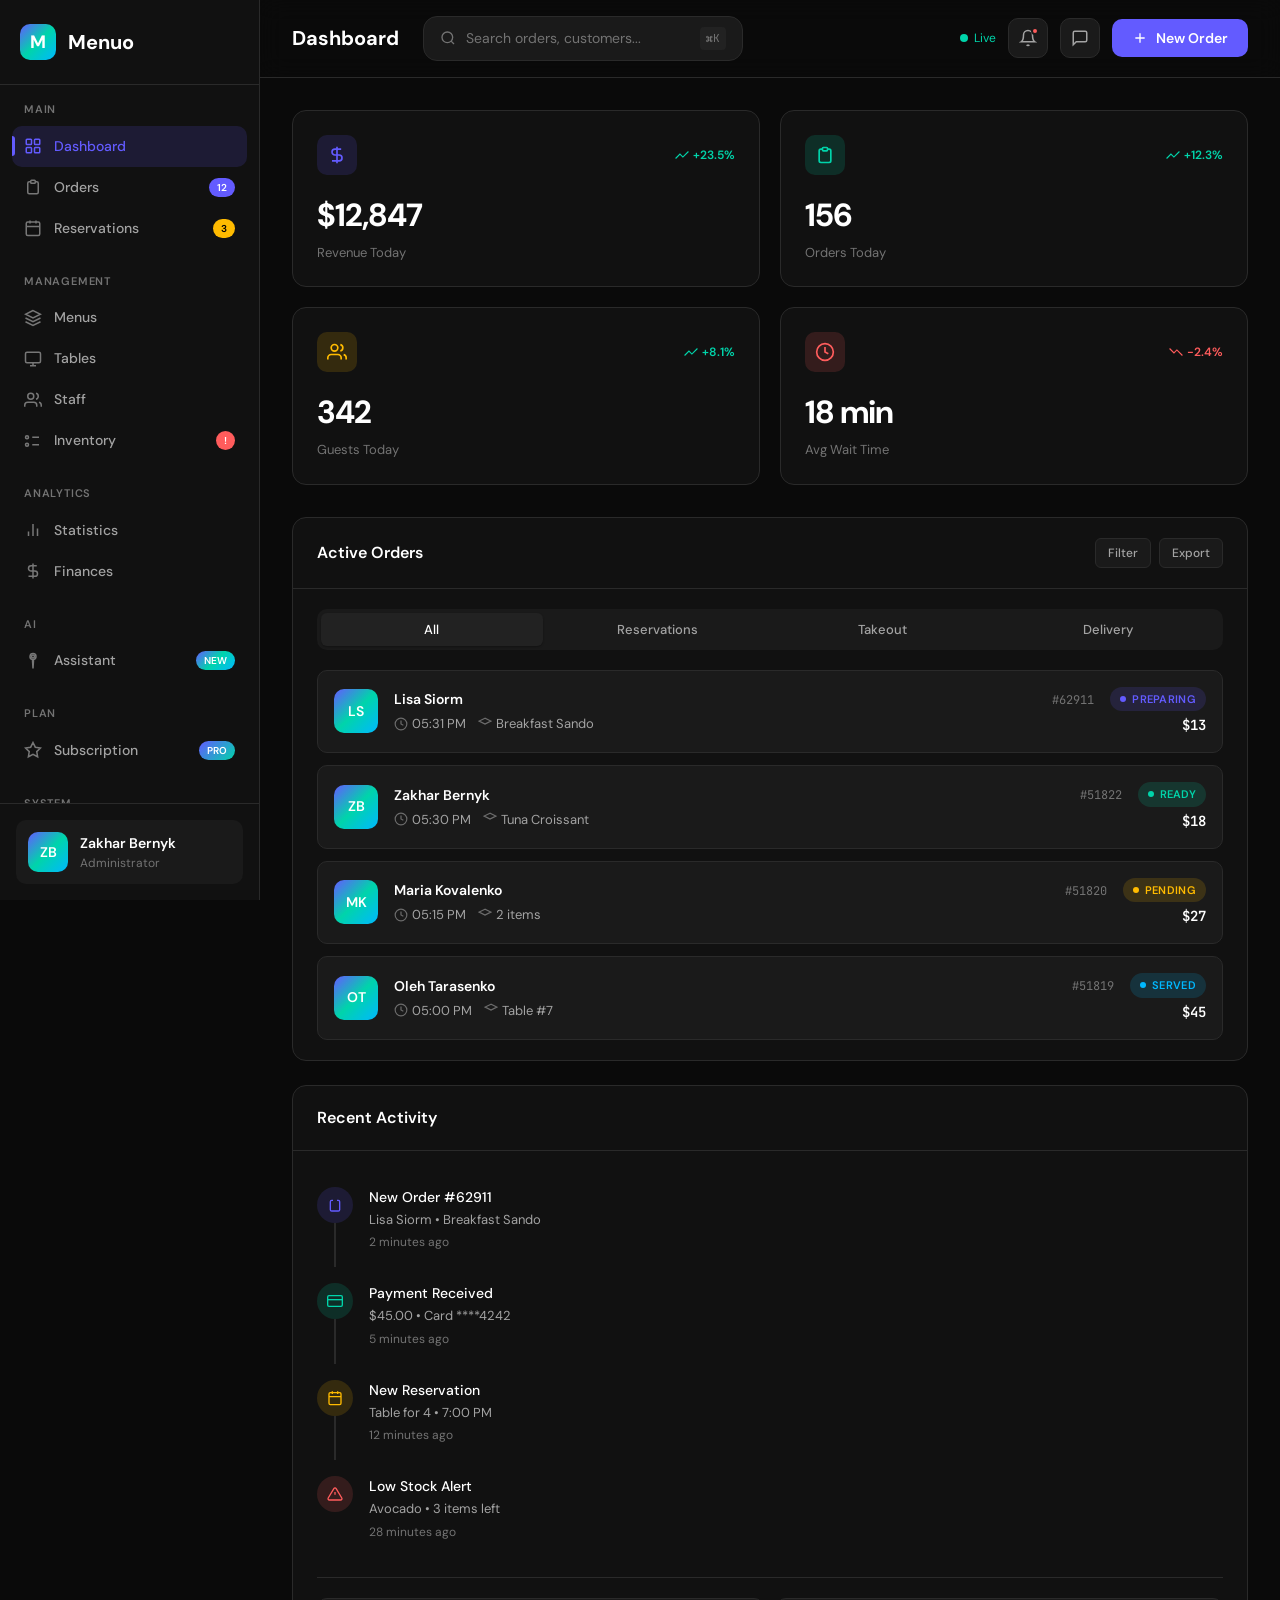
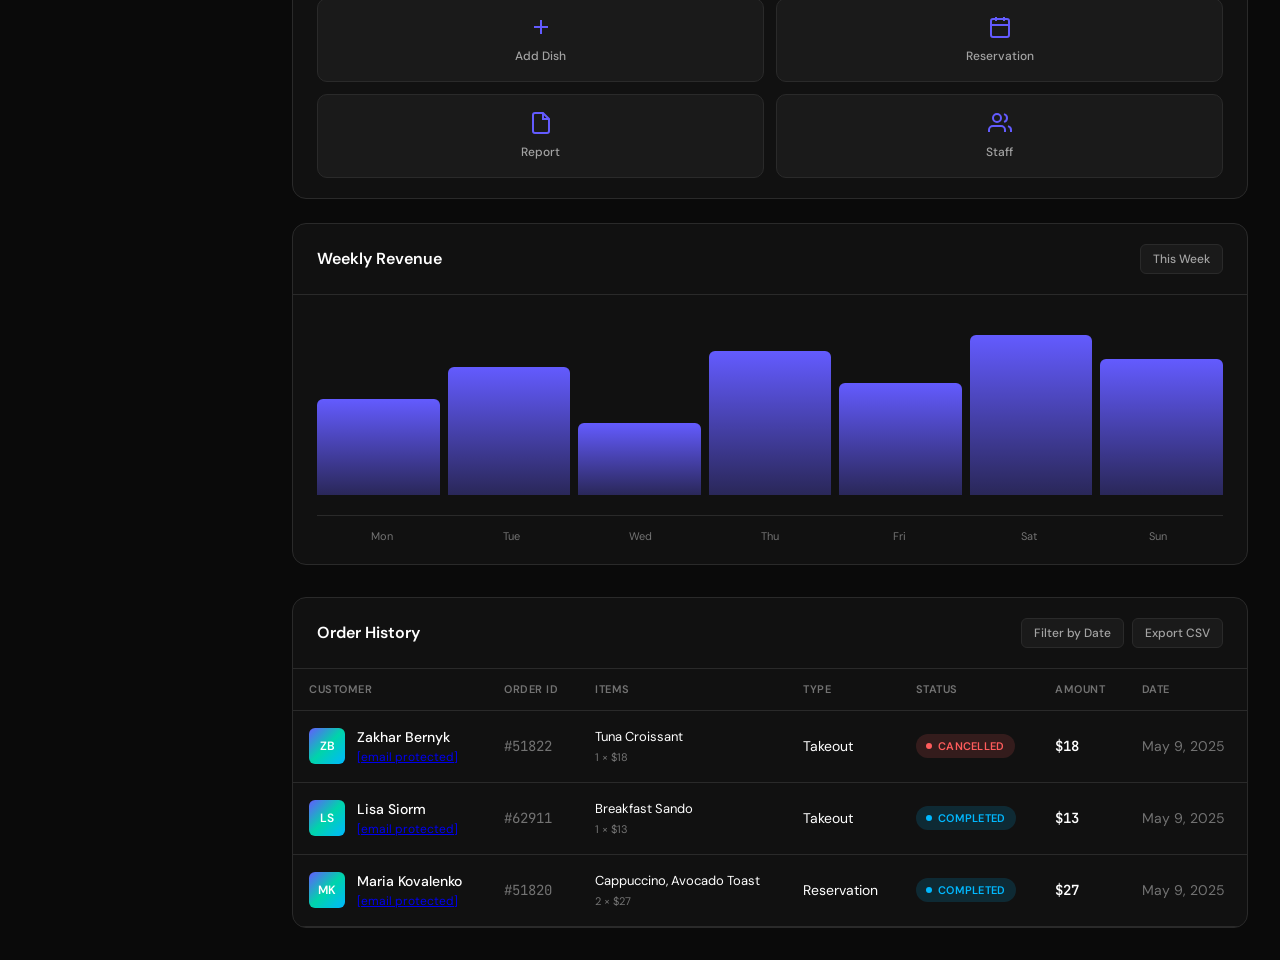
==== index.html @ 9627925c "Add files via upload" ====
<!DOCTYPE html>
<html lang="en">
<head>
    <meta charset="UTF-8">
    <meta name="viewport" content="width=device-width, initial-scale=1.0">
    <title>Menuo — Restaurant Management</title>
    <link rel="preconnect" href="https://fonts.googleapis.com">
    <link rel="preconnect" href="https://fonts.gstatic.com" crossorigin>
    <link href="https://fonts.googleapis.com/css2?family=DM+Sans:ital,opsz,wght@0,9..40,400;0,9..40,500;0,9..40,600;0,9..40,700&family=JetBrains+Mono:wght@400;500&display=swap" rel="stylesheet">
    <link rel="stylesheet" href="styles.css">
</head>
<body>
    <div class="app-container">
        <!-- Sidebar -->
        <aside class="sidebar">
            <div class="sidebar-header">
                <a href="index.html" class="logo">
                    <div class="logo-icon">M</div>
                    <span class="logo-text">Menuo</span>
                </a>
            </div>
            
            <nav class="sidebar-nav">
                <div class="nav-section">
                    <div class="nav-section-title">Main</div>
                    <a href="index.html" class="nav-item active">
                        <svg viewBox="0 0 24 24" fill="none" stroke="currentColor" stroke-width="2">
                            <rect x="3" y="3" width="7" height="7" rx="1"/>
                            <rect x="14" y="3" width="7" height="7" rx="1"/>
                            <rect x="3" y="14" width="7" height="7" rx="1"/>
                            <rect x="14" y="14" width="7" height="7" rx="1"/>
                        </svg>
                        Dashboard
                    </a>
                    <a href="orders.html" class="nav-item">
                        <svg viewBox="0 0 24 24" fill="none" stroke="currentColor" stroke-width="2">
                            <path d="M9 5H7a2 2 0 00-2 2v12a2 2 0 002 2h10a2 2 0 002-2V7a2 2 0 00-2-2h-2"/>
                            <rect x="9" y="3" width="6" height="4" rx="1"/>
                        </svg>
                        Orders
                        <span class="nav-badge">12</span>
                    </a>
                    <a href="reservations.html" class="nav-item">
                        <svg viewBox="0 0 24 24" fill="none" stroke="currentColor" stroke-width="2">
                            <rect x="3" y="4" width="18" height="18" rx="2"/>
                            <path d="M16 2v4M8 2v4M3 10h18"/>
                        </svg>
                        Reservations
                        <span class="nav-badge warning">3</span>
                    </a>
                </div>

                <div class="nav-section">
                    <div class="nav-section-title">Management</div>
                    <a href="menus.html" class="nav-item">
                        <svg viewBox="0 0 24 24" fill="none" stroke="currentColor" stroke-width="2">
                            <path d="M12 2L2 7l10 5 10-5-10-5z"/>
                            <path d="M2 17l10 5 10-5M2 12l10 5 10-5"/>
                        </svg>
                        Menus
                    </a>
                    <a href="tables.html" class="nav-item">
                        <svg viewBox="0 0 24 24" fill="none" stroke="currentColor" stroke-width="2">
                            <rect x="2" y="3" width="20" height="14" rx="2"/>
                            <path d="M8 21h8m-4-4v4"/>
                        </svg>
                        Tables
                    </a>
                    <a href="staff.html" class="nav-item">
                        <svg viewBox="0 0 24 24" fill="none" stroke="currentColor" stroke-width="2">
                            <path d="M17 21v-2a4 4 0 00-4-4H5a4 4 0 00-4 4v2"/>
                            <circle cx="9" cy="7" r="4"/>
                            <path d="M23 21v-2a4 4 0 00-3-3.87m-4-12a4 4 0 010 7.75"/>
                        </svg>
                        Staff
                    </a>
                    <a href="inventory.html" class="nav-item">
                        <svg viewBox="0 0 24 24" fill="none" stroke="currentColor" stroke-width="2">
                            <path d="M20 7h-9m9 10h-9M4 7h.01M4 17h.01"/>
                            <circle cx="4" cy="7" r="2"/>
                            <circle cx="4" cy="17" r="2"/>
                        </svg>
                        Inventory
                        <span class="nav-badge danger">!</span>
                    </a>
                </div>

                <div class="nav-section">
                    <div class="nav-section-title">Analytics</div>
                    <a href="statistics.html" class="nav-item">
                        <svg viewBox="0 0 24 24" fill="none" stroke="currentColor" stroke-width="2">
                            <path d="M18 20V10M12 20V4M6 20v-6"/>
                        </svg>
                        Statistics
                    </a>
                    <a href="finances.html" class="nav-item">
                        <svg viewBox="0 0 24 24" fill="none" stroke="currentColor" stroke-width="2">
                            <path d="M12 2v20M17 5H9.5a3.5 3.5 0 000 7h5a3.5 3.5 0 010 7H6"/>
                        </svg>
                        Finances
                    </a>
                </div>

                <div class="nav-section">
                    <div class="nav-section-title">AI</div>
                    <a href="ai.html" class="nav-item">
                        <svg viewBox="0 0 24 24" fill="none" stroke="currentColor" stroke-width="2">
                            <path d="M12 2a4 4 0 014 4c0 1.95-1.4 3.58-3.25 3.93L12 22l-.75-12.07A4.001 4.001 0 0112 2z"/>
                            <circle cx="12" cy="6" r="2"/>
                        </svg>
                        Assistant
                        <span class="nav-badge" style="background: var(--gradient-stripe); color: white;">NEW</span>
                    </a>
                </div>

                <div class="nav-section">
                    <div class="nav-section-title">Plan</div>
                    <a href="plan.html" class="nav-item">
                        <svg viewBox="0 0 24 24" fill="none" stroke="currentColor" stroke-width="2">
                            <path d="M12 2l3.09 6.26L22 9.27l-5 4.87 1.18 6.88L12 17.77l-6.18 3.25L7 14.14 2 9.27l6.91-1.01L12 2z"/>
                        </svg>
                        Subscription
                        <span class="nav-badge" style="background: linear-gradient(135deg, #635bff, #00d4aa); color: white;">PRO</span>
                    </a>
                </div>

                <div class="nav-section">
                    <div class="nav-section-title">System</div>
                    <a href="settings.html" class="nav-item">
                        <svg viewBox="0 0 24 24" fill="none" stroke="currentColor" stroke-width="2">
                            <circle cx="12" cy="12" r="3"/>
                            <path d="M19.4 15a1.65 1.65 0 00.33 1.82l.06.06a2 2 0 010 2.83 2 2 0 01-2.83 0l-.06-.06a1.65 1.65 0 00-1.82-.33 1.65 1.65 0 00-1 1.51V21a2 2 0 01-2 2 2 2 0 01-2-2v-.09A1.65 1.65 0 009 19.4a1.65 1.65 0 00-1.82.33l-.06.06a2 2 0 01-2.83 0 2 2 0 010-2.83l.06-.06a1.65 1.65 0 00.33-1.82 1.65 1.65 0 00-1.51-1H3a2 2 0 01-2-2 2 2 0 012-2h.09A1.65 1.65 0 004.6 9a1.65 1.65 0 00-.33-1.82l-.06-.06a2 2 0 010-2.83 2 2 0 012.83 0l.06.06a1.65 1.65 0 001.82.33H9a1.65 1.65 0 001-1.51V3a2 2 0 012-2 2 2 0 012 2v.09a1.65 1.65 0 001 1.51 1.65 1.65 0 001.82-.33l.06-.06a2 2 0 012.83 0 2 2 0 010 2.83l-.06.06a1.65 1.65 0 00-.33 1.82V9a1.65 1.65 0 001.51 1H21a2 2 0 012 2 2 2 0 01-2 2h-.09a1.65 1.65 0 00-1.51 1z"/>
                        </svg>
                        Settings
                    </a>
                </div>
            </nav>

            <div class="sidebar-footer">
                <div class="user-card">
                    <div class="user-avatar">ZB</div>
                    <div class="user-info">
                        <div class="user-name">Zakhar Bernyk</div>
                        <div class="user-role">Administrator</div>
                    </div>
                </div>
            </div>
        </aside>

        <!-- Main Content -->
        <main class="main-content">
            <!-- Header -->
            <header class="header">
                <div class="header-left">
                    <h1 class="page-title">Dashboard</h1>
                    <div class="search-bar">
                        <svg viewBox="0 0 24 24" fill="none" stroke="currentColor" stroke-width="2">
                            <circle cx="11" cy="11" r="8"/>
                            <path d="M21 21l-4.35-4.35"/>
                        </svg>
                        <input type="text" placeholder="Search orders, customers...">
                        <span class="search-shortcut">⌘K</span>
                    </div>
                </div>
                <div class="header-right">
                    <div class="live-indicator">
                        <span class="live-dot"></span>
                        Live
                    </div>
                    <button class="header-btn">
                        <svg viewBox="0 0 24 24" fill="none" stroke="currentColor" stroke-width="2">
                            <path d="M18 8A6 6 0 006 8c0 7-3 9-3 9h18s-3-2-3-9M13.73 21a2 2 0 01-3.46 0"/>
                        </svg>
                        <span class="notification-dot"></span>
                    </button>
                    <button class="header-btn">
                        <svg viewBox="0 0 24 24" fill="none" stroke="currentColor" stroke-width="2">
                            <path d="M21 15a2 2 0 01-2 2H7l-4 4V5a2 2 0 012-2h14a2 2 0 012 2z"/>
                        </svg>
                    </button>
                    <button class="btn-primary" onclick="window.location.href='orders.html'">
                        <svg viewBox="0 0 24 24" fill="none" stroke="currentColor" stroke-width="2">
                            <path d="M12 5v14M5 12h14"/>
                        </svg>
                        New Order
                    </button>
                </div>
            </header>

            <!-- Dashboard -->
            <div class="dashboard">
                <!-- Stats Grid - Draggable & Expandable -->
                <div class="stats-grid" id="statsGrid">
                    <div class="stat-card draggable" data-widget-id="revenue" draggable="true">
                        <div class="stat-card-inner">
                            <button class="expand-btn" onclick="toggleExpand(this)">
                                <svg viewBox="0 0 24 24" fill="none" stroke="currentColor" stroke-width="2">
                                    <path d="M15 3h6v6M9 21H3v-6M21 3l-7 7M3 21l7-7"/>
                                </svg>
                            </button>
                            <div class="stat-header">
                                <div class="stat-icon blue">
                                    <svg viewBox="0 0 24 24" fill="none" stroke="currentColor" stroke-width="2">
                                        <path d="M12 2v20M17 5H9.5a3.5 3.5 0 000 7h5a3.5 3.5 0 010 7H6"/>
                                    </svg>
                                </div>
                                <div class="stat-trend up">
                                    <svg viewBox="0 0 24 24" fill="none" stroke="currentColor" stroke-width="2">
                                        <path d="M23 6l-9.5 9.5-5-5L1 18"/>
                                    </svg>
                                    +23.5%
                                </div>
                            </div>
                            <div class="stat-value">$12,847</div>
                            <div class="stat-label">Revenue Today</div>
                            <div class="stat-expanded-content">
                                <div class="mini-chart">
                                    <div class="mini-bar" style="height: 40%"></div>
                                    <div class="mini-bar" style="height: 60%"></div>
                                    <div class="mini-bar" style="height: 35%"></div>
                                    <div class="mini-bar" style="height: 80%"></div>
                                    <div class="mini-bar" style="height: 65%"></div>
                                    <div class="mini-bar" style="height: 90%"></div>
                                    <div class="mini-bar active" style="height: 75%"></div>
                                </div>
                                <div class="stat-details">
                                    <div class="stat-detail-row">
                                        <span>Cash</span>
                                        <span>$4,230</span>
                                    </div>
                                    <div class="stat-detail-row">
                                        <span>Card</span>
                                        <span>$7,412</span>
                                    </div>
                                    <div class="stat-detail-row">
                                        <span>Online</span>
                                        <span>$1,205</span>
                                    </div>
                                </div>
                            </div>
                        </div>
                        <div class="drag-handle">
                            <svg viewBox="0 0 24 24" fill="currentColor">
                                <circle cx="9" cy="6" r="1.5"/>
                                <circle cx="15" cy="6" r="1.5"/>
                                <circle cx="9" cy="12" r="1.5"/>
                                <circle cx="15" cy="12" r="1.5"/>
                                <circle cx="9" cy="18" r="1.5"/>
                                <circle cx="15" cy="18" r="1.5"/>
                            </svg>
                        </div>
                    </div>

                    <div class="stat-card draggable" data-widget-id="orders" draggable="true">
                        <div class="stat-card-inner">
                            <button class="expand-btn" onclick="toggleExpand(this)">
                                <svg viewBox="0 0 24 24" fill="none" stroke="currentColor" stroke-width="2">
                                    <path d="M15 3h6v6M9 21H3v-6M21 3l-7 7M3 21l7-7"/>
                                </svg>
                            </button>
                            <div class="stat-header">
                                <div class="stat-icon green">
                                    <svg viewBox="0 0 24 24" fill="none" stroke="currentColor" stroke-width="2">
                                        <path d="M9 5H7a2 2 0 00-2 2v12a2 2 0 002 2h10a2 2 0 002-2V7a2 2 0 00-2-2h-2"/>
                                        <rect x="9" y="3" width="6" height="4" rx="1"/>
                                    </svg>
                                </div>
                                <div class="stat-trend up">
                                    <svg viewBox="0 0 24 24" fill="none" stroke="currentColor" stroke-width="2">
                                        <path d="M23 6l-9.5 9.5-5-5L1 18"/>
                                    </svg>
                                    +12.3%
                                </div>
                            </div>
                            <div class="stat-value">156</div>
                            <div class="stat-label">Orders Today</div>
                            <div class="stat-expanded-content">
                                <div class="stat-breakdown">
                                    <div class="breakdown-item">
                                        <div class="breakdown-bar" style="--percent: 45%; --color: var(--accent-primary)"></div>
                                        <span class="breakdown-label">Dine-in</span>
                                        <span class="breakdown-value">70</span>
                                    </div>
                                    <div class="breakdown-item">
                                        <div class="breakdown-bar" style="--percent: 35%; --color: var(--accent-success)"></div>
                                        <span class="breakdown-label">Takeout</span>
                                        <span class="breakdown-value">55</span>
                                    </div>
                                    <div class="breakdown-item">
                                        <div class="breakdown-bar" style="--percent: 20%; --color: var(--accent-warning)"></div>
                                        <span class="breakdown-label">Delivery</span>
                                        <span class="breakdown-value">31</span>
                                    </div>
                                </div>
                            </div>
                        </div>
                        <div class="drag-handle">
                            <svg viewBox="0 0 24 24" fill="currentColor">
                                <circle cx="9" cy="6" r="1.5"/>
                                <circle cx="15" cy="6" r="1.5"/>
                                <circle cx="9" cy="12" r="1.5"/>
                                <circle cx="15" cy="12" r="1.5"/>
                                <circle cx="9" cy="18" r="1.5"/>
                                <circle cx="15" cy="18" r="1.5"/>
                            </svg>
                        </div>
                    </div>

                    <div class="stat-card draggable" data-widget-id="guests" draggable="true">
                        <div class="stat-card-inner">
                            <button class="expand-btn" onclick="toggleExpand(this)">
                                <svg viewBox="0 0 24 24" fill="none" stroke="currentColor" stroke-width="2">
                                    <path d="M15 3h6v6M9 21H3v-6M21 3l-7 7M3 21l7-7"/>
                                </svg>
                            </button>
                            <div class="stat-header">
                                <div class="stat-icon yellow">
                                    <svg viewBox="0 0 24 24" fill="none" stroke="currentColor" stroke-width="2">
                                        <path d="M17 21v-2a4 4 0 00-4-4H5a4 4 0 00-4 4v2"/>
                                        <circle cx="9" cy="7" r="4"/>
                                        <path d="M23 21v-2a4 4 0 00-3-3.87m-4-12a4 4 0 010 7.75"/>
                                    </svg>
                                </div>
                                <div class="stat-trend up">
                                    <svg viewBox="0 0 24 24" fill="none" stroke="currentColor" stroke-width="2">
                                        <path d="M23 6l-9.5 9.5-5-5L1 18"/>
                                    </svg>
                                    +8.1%
                                </div>
                            </div>
                            <div class="stat-value">342</div>
                            <div class="stat-label">Guests Today</div>
                            <div class="stat-expanded-content">
                                <div class="guest-timeline">
                                    <div class="timeline-row">
                                        <span class="time-slot">11:00</span>
                                        <div class="time-bar" style="--width: 30%"></div>
                                        <span class="guest-count">42</span>
                                    </div>
                                    <div class="timeline-row">
                                        <span class="time-slot">13:00</span>
                                        <div class="time-bar" style="--width: 85%"></div>
                                        <span class="guest-count">118</span>
                                    </div>
                                    <div class="timeline-row">
                                        <span class="time-slot">15:00</span>
                                        <div class="time-bar" style="--width: 25%"></div>
                                        <span class="guest-count">35</span>
                                    </div>
                                    <div class="timeline-row">
                                        <span class="time-slot">19:00</span>
                                        <div class="time-bar" style="--width: 100%"></div>
                                        <span class="guest-count">147</span>
                                    </div>
                                </div>
                            </div>
                        </div>
                        <div class="drag-handle">
                            <svg viewBox="0 0 24 24" fill="currentColor">
                                <circle cx="9" cy="6" r="1.5"/>
                                <circle cx="15" cy="6" r="1.5"/>
                                <circle cx="9" cy="12" r="1.5"/>
                                <circle cx="15" cy="12" r="1.5"/>
                                <circle cx="9" cy="18" r="1.5"/>
                                <circle cx="15" cy="18" r="1.5"/>
                            </svg>
                        </div>
                    </div>

                    <div class="stat-card draggable" data-widget-id="waittime" draggable="true">
                        <div class="stat-card-inner">
                            <button class="expand-btn" onclick="toggleExpand(this)">
                                <svg viewBox="0 0 24 24" fill="none" stroke="currentColor" stroke-width="2">
                                    <path d="M15 3h6v6M9 21H3v-6M21 3l-7 7M3 21l7-7"/>
                                </svg>
                            </button>
                            <div class="stat-header">
                                <div class="stat-icon red">
                                    <svg viewBox="0 0 24 24" fill="none" stroke="currentColor" stroke-width="2">
                                        <circle cx="12" cy="12" r="10"/>
                                        <path d="M12 6v6l4 2"/>
                                    </svg>
                                </div>
                                <div class="stat-trend down">
                                    <svg viewBox="0 0 24 24" fill="none" stroke="currentColor" stroke-width="2">
                                        <path d="M23 18l-9.5-9.5-5 5L1 6"/>
                                    </svg>
                                    -2.4%
                                </div>
                            </div>
                            <div class="stat-value">18 min</div>
                            <div class="stat-label">Avg Wait Time</div>
                            <div class="stat-expanded-content">
                                <div class="wait-stats">
                                    <div class="wait-stat-item">
                                        <div class="wait-circle" style="--percent: 75; --color: var(--accent-success)">
                                            <span>12m</span>
                                        </div>
                                        <span class="wait-label">Kitchen</span>
                                    </div>
                                    <div class="wait-stat-item">
                                        <div class="wait-circle" style="--percent: 40; --color: var(--accent-warning)">
                                            <span>6m</span>
                                        </div>
                                        <span class="wait-label">Service</span>
                                    </div>
                                </div>
                                <div class="stat-detail-row" style="margin-top: 12px;">
                                    <span>Peak wait</span>
                                    <span>32 min</span>
                                </div>
                            </div>
                        </div>
                        <div class="drag-handle">
                            <svg viewBox="0 0 24 24" fill="currentColor">
                                <circle cx="9" cy="6" r="1.5"/>
                                <circle cx="15" cy="6" r="1.5"/>
                                <circle cx="9" cy="12" r="1.5"/>
                                <circle cx="15" cy="12" r="1.5"/>
                                <circle cx="9" cy="18" r="1.5"/>
                                <circle cx="15" cy="18" r="1.5"/>
                            </svg>
                        </div>
                    </div>
                </div>

                <!-- Main Grid -->
                <div class="main-grid">
                    <!-- Orders Section -->
                    <div class="card">
                        <div class="card-header">
                            <h2 class="card-title">Active Orders</h2>
                            <div class="card-actions">
                                <button class="card-btn">Filter</button>
                                <button class="card-btn">Export</button>
                            </div>
                        </div>
                        <div class="card-body">
                            <div class="tabs">
                                <button class="tab active">All</button>
                                <button class="tab">Reservations</button>
                                <button class="tab">Takeout</button>
                                <button class="tab">Delivery</button>
                            </div>
                            
                            <div class="orders-list">
                                <div class="order-item" onclick="window.location.href='orders.html'">
                                    <div class="order-avatar">LS</div>
                                    <div class="order-info">
                                        <div class="order-header">
                                            <span class="order-name">Lisa Siorm</span>
                                            <span class="order-id">#62911</span>
                                        </div>
                                        <div class="order-details">
                                            <span class="order-detail">
                                                <svg viewBox="0 0 24 24" fill="none" stroke="currentColor" stroke-width="2">
                                                    <circle cx="12" cy="12" r="10"/>
                                                    <path d="M12 6v6l4 2"/>
                                                </svg>
                                                05:31 PM
                                            </span>
                                            <span class="order-detail">
                                                <svg viewBox="0 0 24 24" fill="none" stroke="currentColor" stroke-width="2">
                                                    <path d="M12 2L2 7l10 5 10-5-10-5z"/>
                                                </svg>
                                                Breakfast Sando
                                            </span>
                                        </div>
                                    </div>
                                    <div class="order-status">
                                        <span class="status-badge preparing">
                                            <span class="status-dot"></span>
                                            Preparing
                                        </span>
                                        <span class="order-amount">$13</span>
                                    </div>
                                </div>

                                <div class="order-item" onclick="window.location.href='orders.html'">
                                    <div class="order-avatar">ZB</div>
                                    <div class="order-info">
                                        <div class="order-header">
                                            <span class="order-name">Zakhar Bernyk</span>
                                            <span class="order-id">#51822</span>
                                        </div>
                                        <div class="order-details">
                                            <span class="order-detail">
                                                <svg viewBox="0 0 24 24" fill="none" stroke="currentColor" stroke-width="2">
                                                    <circle cx="12" cy="12" r="10"/>
                                                    <path d="M12 6v6l4 2"/>
                                                </svg>
                                                05:30 PM
                                            </span>
                                            <span class="order-detail">
                                                <svg viewBox="0 0 24 24" fill="none" stroke="currentColor" stroke-width="2">
                                                    <path d="M12 2L2 7l10 5 10-5-10-5z"/>
                                                </svg>
                                                Tuna Croissant
                                            </span>
                                        </div>
                                    </div>
                                    <div class="order-status">
                                        <span class="status-badge ready">
                                            <span class="status-dot"></span>
                                            Ready
                                        </span>
                                        <span class="order-amount">$18</span>
                                    </div>
                                </div>

                                <div class="order-item" onclick="window.location.href='orders.html'">
                                    <div class="order-avatar">MK</div>
                                    <div class="order-info">
                                        <div class="order-header">
                                            <span class="order-name">Maria Kovalenko</span>
                                            <span class="order-id">#51820</span>
                                        </div>
                                        <div class="order-details">
                                            <span class="order-detail">
                                                <svg viewBox="0 0 24 24" fill="none" stroke="currentColor" stroke-width="2">
                                                    <circle cx="12" cy="12" r="10"/>
                                                    <path d="M12 6v6l4 2"/>
                                                </svg>
                                                05:15 PM
                                            </span>
                                            <span class="order-detail">
                                                <svg viewBox="0 0 24 24" fill="none" stroke="currentColor" stroke-width="2">
                                                    <path d="M12 2L2 7l10 5 10-5-10-5z"/>
                                                </svg>
                                                2 items
                                            </span>
                                        </div>
                                    </div>
                                    <div class="order-status">
                                        <span class="status-badge pending">
                                            <span class="status-dot"></span>
                                            Pending
                                        </span>
                                        <span class="order-amount">$27</span>
                                    </div>
                                </div>

                                <div class="order-item" onclick="window.location.href='orders.html'">
                                    <div class="order-avatar">OT</div>
                                    <div class="order-info">
                                        <div class="order-header">
                                            <span class="order-name">Oleh Tarasenko</span>
                                            <span class="order-id">#51819</span>
                                        </div>
                                        <div class="order-details">
                                            <span class="order-detail">
                                                <svg viewBox="0 0 24 24" fill="none" stroke="currentColor" stroke-width="2">
                                                    <circle cx="12" cy="12" r="10"/>
                                                    <path d="M12 6v6l4 2"/>
                                                </svg>
                                                05:00 PM
                                            </span>
                                            <span class="order-detail">
                                                <svg viewBox="0 0 24 24" fill="none" stroke="currentColor" stroke-width="2">
                                                    <path d="M12 2L2 7l10 5 10-5-10-5z"/>
                                                </svg>
                                                Table #7
                                            </span>
                                        </div>
                                    </div>
                                    <div class="order-status">
                                        <span class="status-badge delivered">
                                            <span class="status-dot"></span>
                                            Served
                                        </span>
                                        <span class="order-amount">$45</span>
                                    </div>
                                </div>
                            </div>
                        </div>
                    </div>

                    <!-- Right Column -->
                    <div style="display: flex; flex-direction: column; gap: 24px;">
                        <!-- Activity Card -->
                        <div class="card">
                            <div class="card-header">
                                <h2 class="card-title">Recent Activity</h2>
                            </div>
                            <div class="card-body">
                                <div class="activity-timeline">
                                    <div class="activity-item">
                                        <div class="activity-icon order">
                                            <svg viewBox="0 0 24 24" fill="none" stroke="currentColor" stroke-width="2">
                                                <path d="M9 5H7a2 2 0 00-2 2v12a2 2 0 002 2h10a2 2 0 002-2V7a2 2 0 00-2-2h-2"/>
                                            </svg>
                                        </div>
                                        <div class="activity-content">
                                            <div class="activity-title">New Order #62911</div>
                                            <div class="activity-desc">Lisa Siorm • Breakfast Sando</div>
                                            <div class="activity-time">2 minutes ago</div>
                                        </div>
                                    </div>

                                    <div class="activity-item">
                                        <div class="activity-icon payment">
                                            <svg viewBox="0 0 24 24" fill="none" stroke="currentColor" stroke-width="2">
                                                <rect x="1" y="4" width="22" height="16" rx="2"/>
                                                <path d="M1 10h22"/>
                                            </svg>
                                        </div>
                                        <div class="activity-content">
                                            <div class="activity-title">Payment Received</div>
                                            <div class="activity-desc">$45.00 • Card ****4242</div>
                                            <div class="activity-time">5 minutes ago</div>
                                        </div>
                                    </div>

                                    <div class="activity-item">
                                        <div class="activity-icon reservation">
                                            <svg viewBox="0 0 24 24" fill="none" stroke="currentColor" stroke-width="2">
                                                <rect x="3" y="4" width="18" height="18" rx="2"/>
                                                <path d="M16 2v4M8 2v4M3 10h18"/>
                                            </svg>
                                        </div>
                                        <div class="activity-content">
                                            <div class="activity-title">New Reservation</div>
                                            <div class="activity-desc">Table for 4 • 7:00 PM</div>
                                            <div class="activity-time">12 minutes ago</div>
                                        </div>
                                    </div>

                                    <div class="activity-item">
                                        <div class="activity-icon alert">
                                            <svg viewBox="0 0 24 24" fill="none" stroke="currentColor" stroke-width="2">
                                                <path d="M10.29 3.86L1.82 18a2 2 0 001.71 3h16.94a2 2 0 001.71-3L13.71 3.86a2 2 0 00-3.42 0z"/>
                                                <path d="M12 9v4M12 17h.01"/>
                                            </svg>
                                        </div>
                                        <div class="activity-content">
                                            <div class="activity-title">Low Stock Alert</div>
                                            <div class="activity-desc">Avocado • 3 items left</div>
                                            <div class="activity-time">28 minutes ago</div>
                                        </div>
                                    </div>
                                </div>

                                <div class="quick-actions">
                                    <div class="quick-action" onclick="window.location.href='menus.html'">
                                        <svg viewBox="0 0 24 24" fill="none" stroke="currentColor" stroke-width="2">
                                            <path d="M12 5v14M5 12h14"/>
                                        </svg>
                                        <span>Add Dish</span>
                                    </div>
                                    <div class="quick-action" onclick="window.location.href='reservations.html'">
                                        <svg viewBox="0 0 24 24" fill="none" stroke="currentColor" stroke-width="2">
                                            <rect x="3" y="4" width="18" height="18" rx="2"/>
                                            <path d="M16 2v4M8 2v4M3 10h18"/>
                                        </svg>
                                        <span>Reservation</span>
                                    </div>
                                    <div class="quick-action">
                                        <svg viewBox="0 0 24 24" fill="none" stroke="currentColor" stroke-width="2">
                                            <path d="M14 2H6a2 2 0 00-2 2v16a2 2 0 002 2h12a2 2 0 002-2V8z"/>
                                            <path d="M14 2v6h6"/>
                                        </svg>
                                        <span>Report</span>
                                    </div>
                                    <div class="quick-action">
                                        <svg viewBox="0 0 24 24" fill="none" stroke="currentColor" stroke-width="2">
                                            <path d="M17 21v-2a4 4 0 00-4-4H5a4 4 0 00-4 4v2"/>
                                            <circle cx="9" cy="7" r="4"/>
                                            <path d="M23 21v-2a4 4 0 00-3-3.87"/>
                                            <path d="M16 3.13a4 4 0 010 7.75"/>
                                        </svg>
                                        <span>Staff</span>
                                    </div>
                                </div>
                            </div>
                        </div>

                        <!-- Revenue Chart -->
                        <div class="card">
                            <div class="card-header">
                                <h2 class="card-title">Weekly Revenue</h2>
                                <div class="card-actions">
                                    <button class="card-btn">This Week</button>
                                </div>
                            </div>
                            <div class="card-body">
                                <div class="chart-container">
                                    <div class="chart-bar" style="height: 60%;"></div>
                                    <div class="chart-bar" style="height: 80%;"></div>
                                    <div class="chart-bar" style="height: 45%;"></div>
                                    <div class="chart-bar" style="height: 90%;"></div>
                                    <div class="chart-bar" style="height: 70%;"></div>
                                    <div class="chart-bar" style="height: 100%;"></div>
                                    <div class="chart-bar" style="height: 85%;"></div>
                                </div>
                                <div class="chart-labels">
                                    <span class="chart-label">Mon</span>
                                    <span class="chart-label">Tue</span>
                                    <span class="chart-label">Wed</span>
                                    <span class="chart-label">Thu</span>
                                    <span class="chart-label">Fri</span>
                                    <span class="chart-label">Sat</span>
                                    <span class="chart-label">Sun</span>
                                </div>
                            </div>
                        </div>
                    </div>
                </div>

                <!-- Recent Orders Table -->
                <div class="table-section">
                    <div class="card">
                        <div class="card-header">
                            <h2 class="card-title">Order History</h2>
                            <div class="card-actions">
                                <button class="card-btn">Filter by Date</button>
                                <button class="card-btn">Export CSV</button>
                            </div>
                        </div>
                        <table class="data-table">
                            <thead>
                                <tr>
                                    <th>Customer</th>
                                    <th>Order ID</th>
                                    <th>Items</th>
                                    <th>Type</th>
                                    <th>Status</th>
                                    <th>Amount</th>
                                    <th>Date</th>
                                </tr>
                            </thead>
                            <tbody>
                                <tr>
                                    <td>
                                        <div class="table-customer">
                                            <div class="table-customer-avatar">ZB</div>
                                            <div class="table-customer-info">
                                                <span class="table-customer-name">Zakhar Bernyk</span>
                                                <span class="table-customer-email"><a href="/cdn-cgi/l/email-protection" class="__cf_email__" data-cfemail="ccb6ada7a4adbe8ca9b4ada1bca0a9e2afa3a1">[email&#160;protected]</a></span>
                                            </div>
                                        </div>
                                    </td>
                                    <td style="font-family: var(--font-mono); color: var(--text-tertiary);">#51822</td>
                                    <td>
                                        <div class="table-menu">
                                            <span class="table-menu-item">Tuna Croissant</span>
                                            <span class="table-menu-qty">1 × $18</span>
                                        </div>
                                    </td>
                                    <td>Takeout</td>
                                    <td><span class="status-badge cancelled"><span class="status-dot"></span>Cancelled</span></td>
                                    <td style="font-family: var(--font-mono); font-weight: 600;">$18</td>
                                    <td style="color: var(--text-tertiary);">May 9, 2025</td>
                                </tr>
                                <tr>
                                    <td>
                                        <div class="table-customer">
                                            <div class="table-customer-avatar">LS</div>
                                            <div class="table-customer-info">
                                                <span class="table-customer-name">Lisa Siorm</span>
                                                <span class="table-customer-email"><a href="/cdn-cgi/l/email-protection" class="__cf_email__" data-cfemail="6d01041e0c2d08150c001d0108430e0200">[email&#160;protected]</a></span>
                                            </div>
                                        </div>
                                    </td>
                                    <td style="font-family: var(--font-mono); color: var(--text-tertiary);">#62911</td>
                                    <td>
                                        <div class="table-menu">
                                            <span class="table-menu-item">Breakfast Sando</span>
                                            <span class="table-menu-qty">1 × $13</span>
                                        </div>
                                    </td>
                                    <td>Takeout</td>
                                    <td><span class="status-badge delivered"><span class="status-dot"></span>Completed</span></td>
                                    <td style="font-family: var(--font-mono); font-weight: 600;">$13</td>
                                    <td style="color: var(--text-tertiary);">May 9, 2025</td>
                                </tr>
                                <tr>
                                    <td>
                                        <div class="table-customer">
                                            <div class="table-customer-avatar">MK</div>
                                            <div class="table-customer-info">
                                                <span class="table-customer-name">Maria Kovalenko</span>
                                                <span class="table-customer-email"><a href="/cdn-cgi/l/email-protection" class="__cf_email__" data-cfemail="365b57445f5776534e575b465a531855595b">[email&#160;protected]</a></span>
                                            </div>
                                        </div>
                                    </td>
                                    <td style="font-family: var(--font-mono); color: var(--text-tertiary);">#51820</td>
                                    <td>
                                        <div class="table-menu">
                                            <span class="table-menu-item">Cappuccino, Avocado Toast</span>
                                            <span class="table-menu-qty">2 × $27</span>
                                        </div>
                                    </td>
                                    <td>Reservation</td>
                                    <td><span class="status-badge delivered"><span class="status-dot"></span>Completed</span></td>
                                    <td style="font-family: var(--font-mono); font-weight: 600;">$27</td>
                                    <td style="color: var(--text-tertiary);">May 9, 2025</td>
                                </tr>
                            </tbody>
                        </table>
                    </div>
                </div>
            </div>
        </main>
    </div>

    <script src="app.js"></script>
</body>
</html>
---- styles.css ----
:root {
    --bg-primary: #0a0a0a;
    --bg-secondary: #111111;
    --bg-tertiary: #1a1a1a;
    --bg-elevated: #222222;
    --bg-hover: #2a2a2a;
    
    --text-primary: #ffffff;
    --text-secondary: #a3a3a3;
    --text-tertiary: #737373;
    
    --accent-primary: #635bff;
    --accent-primary-hover: #7c75ff;
    --accent-success: #00d4aa;
    --accent-warning: #ffbb00;
    --accent-danger: #ff5c5c;
    --accent-info: #00b8ff;
    
    --border-primary: #2a2a2a;
    --border-secondary: #333333;
    
    --gradient-stripe: linear-gradient(135deg, #635bff 0%, #00d4aa 50%, #00b8ff 100%);
    
    --shadow-sm: 0 1px 2px rgba(0, 0, 0, 0.3);
    --shadow-md: 0 4px 12px rgba(0, 0, 0, 0.4);
    --shadow-lg: 0 12px 40px rgba(0, 0, 0, 0.5);
    
    --radius-sm: 6px;
    --radius-md: 10px;
    --radius-lg: 14px;
    --radius-xl: 20px;
    
    --font-sans: 'DM Sans', -apple-system, BlinkMacSystemFont, sans-serif;
    --font-mono: 'JetBrains Mono', monospace;
    
    --transition-fast: 0.15s ease;
    --transition-base: 0.25s ease;
}

* { margin: 0; padding: 0; box-sizing: border-box; }

body {
    font-family: var(--font-sans);
    background: var(--bg-primary);
    color: var(--text-primary);
    line-height: 1.5;
    min-height: 100vh;
}

.app-container { display: flex; min-height: 100vh; }

/* Sidebar */
.sidebar {
    width: 260px;
    background: var(--bg-secondary);
    border-right: 1px solid var(--border-primary);
    display: flex;
    flex-direction: column;
    position: fixed;
    height: 100vh;
    z-index: 100;
}

.sidebar-header { padding: 24px 20px; border-bottom: 1px solid var(--border-primary); }

.logo { display: flex; align-items: center; gap: 12px; text-decoration: none; }

.logo-icon {
    width: 36px; height: 36px;
    background: var(--gradient-stripe);
    border-radius: var(--radius-md);
    display: flex; align-items: center; justify-content: center;
    font-weight: 700; font-size: 18px; color: white;
}

.logo-text { font-size: 20px; font-weight: 700; color: var(--text-primary); }

.sidebar-nav { flex: 1; padding: 16px 12px; overflow-y: auto; }

.nav-section { margin-bottom: 24px; }

.nav-section-title {
    font-size: 11px; font-weight: 600; color: var(--text-tertiary);
    text-transform: uppercase; letter-spacing: 0.8px;
    padding: 0 12px; margin-bottom: 8px;
}

.nav-item {
    display: flex; align-items: center; gap: 12px;
    padding: 10px 12px; border-radius: var(--radius-md);
    color: var(--text-secondary); text-decoration: none;
    font-size: 14px; font-weight: 500;
    transition: all var(--transition-fast);
    cursor: pointer; position: relative;
}

.nav-item:hover { background: var(--bg-hover); color: var(--text-primary); }

.nav-item.active { background: rgba(99, 91, 255, 0.15); color: var(--accent-primary); }

.nav-item.active::before {
    content: ''; position: absolute; left: 0; top: 50%; transform: translateY(-50%);
    width: 3px; height: 20px; background: var(--accent-primary); border-radius: 0 3px 3px 0;
}

.nav-item svg { width: 18px; height: 18px; opacity: 0.7; }
.nav-item.active svg { opacity: 1; }

.nav-badge {
    margin-left: auto; background: var(--accent-primary); color: white;
    font-size: 10px; font-weight: 600; padding: 2px 8px; border-radius: 10px;
}

.nav-badge.warning { background: var(--accent-warning); color: #000; }
.nav-badge.danger { background: var(--accent-danger); }

.sidebar-footer { padding: 16px; border-top: 1px solid var(--border-primary); }

.user-card {
    display: flex; align-items: center; gap: 12px; padding: 12px;
    background: var(--bg-tertiary); border-radius: var(--radius-md);
    cursor: pointer; transition: all var(--transition-fast);
}

.user-card:hover { background: var(--bg-hover); }

.user-avatar {
    width: 40px; height: 40px; border-radius: var(--radius-md);
    background: var(--gradient-stripe);
    display: flex; align-items: center; justify-content: center;
    font-weight: 600; font-size: 14px;
}

.user-info { flex: 1; min-width: 0; }
.user-name { font-size: 14px; font-weight: 600; color: var(--text-primary); }
.user-role { font-size: 12px; color: var(--text-tertiary); }

/* Main Content */
.main-content { flex: 1; margin-left: 260px; min-height: 100vh; }

/* Header */
.header {
    position: sticky; top: 0; z-index: 50;
    background: rgba(10, 10, 10, 0.8); backdrop-filter: blur(12px);
    border-bottom: 1px solid var(--border-primary);
    padding: 16px 32px;
    display: flex; align-items: center; justify-content: space-between;
}

.header-left { display: flex; align-items: center; gap: 24px; }

.page-title { font-size: 20px; font-weight: 700; }

.search-bar {
    display: flex; align-items: center; gap: 10px;
    background: var(--bg-tertiary); border: 1px solid var(--border-primary);
    border-radius: var(--radius-lg); padding: 10px 16px; width: 320px;
    transition: all var(--transition-fast);
}

.search-bar:focus-within { border-color: var(--accent-primary); box-shadow: 0 0 0 3px rgba(99, 91, 255, 0.15); }
.search-bar svg { width: 16px; height: 16px; color: var(--text-tertiary); }

.search-bar input {
    flex: 1; background: none; border: none; outline: none;
    color: var(--text-primary); font-size: 14px; font-family: inherit;
}

.search-bar input::placeholder { color: var(--text-tertiary); }

.search-shortcut {
    font-family: var(--font-mono); font-size: 11px; color: var(--text-tertiary);
    background: var(--bg-elevated); padding: 3px 6px; border-radius: 4px;
}

.header-right { display: flex; align-items: center; gap: 12px; }

.header-btn {
    width: 40px; height: 40px; border-radius: var(--radius-md);
    background: var(--bg-tertiary); border: 1px solid var(--border-primary);
    color: var(--text-secondary);
    display: flex; align-items: center; justify-content: center;
    cursor: pointer; transition: all var(--transition-fast); position: relative;
}

.header-btn:hover { background: var(--bg-hover); color: var(--text-primary); }
.header-btn svg { width: 18px; height: 18px; }

.notification-dot {
    position: absolute; top: 8px; right: 8px;
    width: 8px; height: 8px; background: var(--accent-danger);
    border-radius: 50%; border: 2px solid var(--bg-tertiary);
}

.btn-primary {
    display: flex; align-items: center; gap: 8px; padding: 10px 20px;
    background: var(--accent-primary); color: white; border: none;
    border-radius: var(--radius-md); font-size: 14px; font-weight: 600;
    font-family: inherit; cursor: pointer; transition: all var(--transition-fast);
}

.btn-primary:hover { background: var(--accent-primary-hover); transform: translateY(-1px); box-shadow: var(--shadow-md); }
.btn-primary svg { width: 16px; height: 16px; }

.btn-secondary {
    display: flex; align-items: center; gap: 8px; padding: 10px 20px;
    background: var(--bg-tertiary); color: var(--text-primary);
    border: 1px solid var(--border-primary); border-radius: var(--radius-md);
    font-size: 14px; font-weight: 600; font-family: inherit;
    cursor: pointer; transition: all var(--transition-fast);
}

.btn-secondary:hover { background: var(--bg-hover); }
.btn-secondary svg { width: 16px; height: 16px; }

/* Dashboard */
.dashboard { padding: 32px; }

/* Stats Grid */
.stats-grid {
    display: grid; grid-template-columns: repeat(4, 1fr);
    gap: 20px; margin-bottom: 32px;
}

.stat-card {
    background: var(--bg-secondary); border: 1px solid var(--border-primary);
    border-radius: var(--radius-lg); position: relative; overflow: hidden;
    transition: all var(--transition-base);
}

.stat-card.draggable { cursor: grab; }
.stat-card.draggable:active { cursor: grabbing; }
.stat-card.dragging { opacity: 0.5; transform: scale(1.02); }
.stat-card.drag-over { border-color: var(--accent-primary); box-shadow: 0 0 0 2px rgba(99, 91, 255, 0.3); }

.stat-card::before {
    content: ''; position: absolute; top: 0; left: 0; right: 0; height: 3px;
    background: var(--gradient-stripe); opacity: 0; transition: opacity var(--transition-fast);
}

.stat-card:hover { border-color: var(--border-secondary); transform: translateY(-2px); box-shadow: var(--shadow-md); }
.stat-card:hover::before { opacity: 1; }

.stat-card-inner { padding: 24px; position: relative; }

.expand-btn {
    position: absolute; top: 12px; right: 12px;
    width: 28px; height: 28px; border-radius: var(--radius-sm);
    background: var(--bg-tertiary); border: 1px solid var(--border-primary);
    color: var(--text-tertiary);
    display: flex; align-items: center; justify-content: center;
    cursor: pointer; opacity: 0; transition: all var(--transition-fast);
}

.stat-card:hover .expand-btn { opacity: 1; }
.expand-btn:hover { background: var(--bg-hover); color: var(--text-primary); }
.expand-btn svg { width: 14px; height: 14px; }

.drag-handle {
    position: absolute; bottom: 8px; left: 50%; transform: translateX(-50%);
    color: var(--text-tertiary); opacity: 0; transition: opacity var(--transition-fast);
}

.stat-card:hover .drag-handle { opacity: 0.5; }
.drag-handle svg { width: 16px; height: 16px; }

.stat-header { display: flex; align-items: center; justify-content: space-between; margin-bottom: 16px; }

.stat-icon {
    width: 40px; height: 40px; border-radius: var(--radius-md);
    display: flex; align-items: center; justify-content: center;
}

.stat-icon.blue { background: rgba(99, 91, 255, 0.15); color: var(--accent-primary); }
.stat-icon.green { background: rgba(0, 212, 170, 0.15); color: var(--accent-success); }
.stat-icon.yellow { background: rgba(255, 187, 0, 0.15); color: var(--accent-warning); }
.stat-icon.red { background: rgba(255, 92, 92, 0.15); color: var(--accent-danger); }
.stat-icon svg { width: 20px; height: 20px; }

.stat-trend { display: flex; align-items: center; gap: 4px; font-size: 12px; font-weight: 600; }
.stat-trend.up { color: var(--accent-success); }
.stat-trend.down { color: var(--accent-danger); }
.stat-trend svg { width: 14px; height: 14px; }

.stat-value { font-size: 32px; font-weight: 700; letter-spacing: -1px; margin-bottom: 4px; }
.stat-label { font-size: 13px; color: var(--text-tertiary); }

.stat-expanded-content { display: none; margin-top: 20px; padding-top: 20px; border-top: 1px solid var(--border-primary); }
.stat-card.expanded .stat-expanded-content { display: block; }
.stat-card.expanded { grid-column: span 2; grid-row: span 2; }

.mini-chart { display: flex; align-items: flex-end; gap: 4px; height: 60px; margin-bottom: 16px; }

.mini-bar {
    flex: 1; background: rgba(99, 91, 255, 0.3); border-radius: 2px;
    transition: all var(--transition-fast);
}

.mini-bar:hover, .mini-bar.active { background: var(--accent-primary); }

.stat-details { display: flex; flex-direction: column; gap: 8px; }

.stat-detail-row { display: flex; justify-content: space-between; font-size: 13px; }
.stat-detail-row span:first-child { color: var(--text-tertiary); }
.stat-detail-row span:last-child { font-weight: 600; font-family: var(--font-mono); }

.stat-breakdown { display: flex; flex-direction: column; gap: 12px; }

.breakdown-item { display: flex; align-items: center; gap: 12px; }

.breakdown-bar {
    flex: 1; height: 8px; background: var(--bg-tertiary);
    border-radius: 4px; position: relative; overflow: hidden;
}

.breakdown-bar::after {
    content: ''; position: absolute; left: 0; top: 0; height: 100%;
    width: var(--percent); background: var(--color); border-radius: 4px;
}

.breakdown-label { width: 60px; font-size: 12px; color: var(--text-tertiary); }
.breakdown-value { width: 30px; font-size: 12px; font-weight: 600; font-family: var(--font-mono); text-align: right; }

.guest-timeline { display: flex; flex-direction: column; gap: 8px; }

.timeline-row { display: flex; align-items: center; gap: 12px; }
.time-slot { width: 40px; font-size: 11px; color: var(--text-tertiary); font-family: var(--font-mono); }

.time-bar {
    flex: 1; height: 6px; background: var(--bg-tertiary);
    border-radius: 3px; position: relative; overflow: hidden;
}

.time-bar::after {
    content: ''; position: absolute; left: 0; top: 0; height: 100%;
    width: var(--width); background: var(--gradient-stripe); border-radius: 3px;
}

.guest-count { width: 30px; font-size: 11px; font-weight: 600; font-family: var(--font-mono); text-align: right; }

.wait-stats { display: flex; justify-content: center; gap: 40px; }
.wait-stat-item { display: flex; flex-direction: column; align-items: center; gap: 8px; }

.wait-circle {
    width: 70px; height: 70px; border-radius: 50%;
    background: conic-gradient(var(--color) calc(var(--percent) * 1%), var(--bg-tertiary) 0);
    display: flex; align-items: center; justify-content: center; position: relative;
}

.wait-circle::before {
    content: ''; position: absolute; width: 54px; height: 54px;
    background: var(--bg-secondary); border-radius: 50%;
}

.wait-circle span { position: relative; font-size: 14px; font-weight: 700; font-family: var(--font-mono); }
.wait-label { font-size: 11px; color: var(--text-tertiary); }

/* Main Grid */
.main-grid { display: grid; grid-template-columns: 1fr 400px; gap: 24px; }

/* Card */
.card {
    background: var(--bg-secondary); border: 1px solid var(--border-primary);
    border-radius: var(--radius-lg); overflow: hidden;
}

.card-header {
    display: flex; align-items: center; justify-content: space-between;
    padding: 20px 24px; border-bottom: 1px solid var(--border-primary);
}

.card-title { font-size: 16px; font-weight: 600; }
.card-actions { display: flex; align-items: center; gap: 8px; }

.card-btn {
    padding: 6px 12px; background: var(--bg-tertiary);
    border: 1px solid var(--border-primary); border-radius: var(--radius-sm);
    color: var(--text-secondary); font-size: 12px; font-weight: 500;
    font-family: inherit; cursor: pointer; transition: all var(--transition-fast);
}

.card-btn:hover { background: var(--bg-hover); color: var(--text-primary); }

.card-body { padding: 20px 24px; }

/* Tabs */
.tabs {
    display: flex; gap: 4px; padding: 4px;
    background: var(--bg-tertiary); border-radius: var(--radius-md); margin-bottom: 20px;
}

.tab {
    flex: 1; padding: 8px 16px; background: none; border: none;
    border-radius: var(--radius-sm); color: var(--text-secondary);
    font-size: 13px; font-weight: 500; font-family: inherit;
    cursor: pointer; transition: all var(--transition-fast);
}

.tab:hover { color: var(--text-primary); }
.tab.active { background: var(--bg-elevated); color: var(--text-primary); box-shadow: var(--shadow-sm); }

/* Orders List */
.orders-list { display: flex; flex-direction: column; gap: 12px; }

.order-item {
    display: flex; align-items: center; gap: 16px; padding: 16px;
    background: var(--bg-tertiary); border: 1px solid var(--border-primary);
    border-radius: var(--radius-md); cursor: pointer; transition: all var(--transition-fast);
}

.order-item:hover { background: var(--bg-hover); border-color: var(--border-secondary); }

.order-avatar {
    width: 44px; height: 44px; border-radius: var(--radius-md);
    background: var(--gradient-stripe);
    display: flex; align-items: center; justify-content: center;
    font-weight: 600; font-size: 14px; flex-shrink: 0;
}

.order-info { flex: 1; min-width: 0; }
.order-header { display: flex; align-items: center; justify-content: space-between; margin-bottom: 4px; }
.order-name { font-weight: 600; font-size: 14px; }
.order-id { font-family: var(--font-mono); font-size: 12px; color: var(--text-tertiary); }
.order-details { display: flex; align-items: center; gap: 12px; font-size: 13px; color: var(--text-secondary); }
.order-detail { display: flex; align-items: center; gap: 4px; }
.order-detail svg { width: 14px; height: 14px; opacity: 0.6; }

.order-status { display: flex; flex-direction: column; align-items: flex-end; gap: 4px; }

.status-badge {
    display: inline-flex; align-items: center; gap: 6px; padding: 4px 10px;
    border-radius: 20px; font-size: 11px; font-weight: 600;
    text-transform: uppercase; letter-spacing: 0.3px;
}

.status-badge.pending { background: rgba(255, 187, 0, 0.15); color: var(--accent-warning); }
.status-badge.preparing { background: rgba(99, 91, 255, 0.15); color: var(--accent-primary); }
.status-badge.ready { background: rgba(0, 212, 170, 0.15); color: var(--accent-success); }
.status-badge.delivered { background: rgba(0, 184, 255, 0.15); color: var(--accent-info); }
.status-badge.cancelled { background: rgba(255, 92, 92, 0.15); color: var(--accent-danger); }
.status-badge.confirmed { background: rgba(0, 212, 170, 0.15); color: var(--accent-success); }
.status-badge.seated { background: rgba(99, 91, 255, 0.15); color: var(--accent-primary); }

.status-dot { width: 6px; height: 6px; border-radius: 50%; background: currentColor; }

.order-amount { font-family: var(--font-mono); font-size: 14px; font-weight: 600; color: var(--text-primary); }

/* Activity Timeline */
.activity-timeline { display: flex; flex-direction: column; }

.activity-item { display: flex; gap: 16px; padding: 16px 0; position: relative; }

.activity-item:not(:last-child)::after {
    content: ''; position: absolute; left: 17px; top: 52px; bottom: 0;
    width: 2px; background: var(--border-primary);
}

.activity-icon {
    width: 36px; height: 36px; border-radius: 50%;
    display: flex; align-items: center; justify-content: center;
    flex-shrink: 0; position: relative; z-index: 1;
}

.activity-icon.order { background: rgba(99, 91, 255, 0.15); color: var(--accent-primary); }
.activity-icon.payment { background: rgba(0, 212, 170, 0.15); color: var(--accent-success); }
.activity-icon.reservation { background: rgba(255, 187, 0, 0.15); color: var(--accent-warning); }
.activity-icon.alert { background: rgba(255, 92, 92, 0.15); color: var(--accent-danger); }
.activity-icon svg { width: 16px; height: 16px; }

.activity-content { flex: 1; }
.activity-title { font-size: 14px; font-weight: 500; margin-bottom: 2px; }
.activity-desc { font-size: 13px; color: var(--text-secondary); margin-bottom: 4px; }
.activity-time { font-size: 12px; color: var(--text-tertiary); }

/* Quick Actions */
.quick-actions {
    display: grid; grid-template-columns: repeat(2, 1fr); gap: 12px;
    margin-top: 20px; padding-top: 20px; border-top: 1px solid var(--border-primary);
}

.quick-action {
    display: flex; flex-direction: column; align-items: center; gap: 8px; padding: 16px;
    background: var(--bg-tertiary); border: 1px solid var(--border-primary);
    border-radius: var(--radius-md); cursor: pointer; transition: all var(--transition-fast);
}

.quick-action:hover { background: var(--bg-hover); border-color: var(--accent-primary); transform: translateY(-2px); }
.quick-action svg { width: 24px; height: 24px; color: var(--accent-primary); }
.quick-action span { font-size: 12px; font-weight: 500; color: var(--text-secondary); }

/* Chart */
.chart-container {
    height: 200px; display: flex; align-items: flex-end;
    justify-content: space-between; gap: 8px; padding: 20px 0;
}

.chart-bar {
    flex: 1;
    background: linear-gradient(180deg, var(--accent-primary) 0%, rgba(99, 91, 255, 0.3) 100%);
    border-radius: var(--radius-sm) var(--radius-sm) 0 0;
    min-height: 20px; transition: all var(--transition-base);
}

.chart-bar:hover { background: linear-gradient(180deg, var(--accent-primary-hover) 0%, rgba(99, 91, 255, 0.5) 100%); }

.chart-labels {
    display: flex; justify-content: space-between;
    padding-top: 12px; border-top: 1px solid var(--border-primary);
}

.chart-label { font-size: 11px; color: var(--text-tertiary); text-align: center; flex: 1; }

/* Table */
.table-section { margin-top: 32px; }

.data-table { width: 100%; border-collapse: collapse; }

.data-table th {
    text-align: left; padding: 12px 16px;
    font-size: 11px; font-weight: 600; color: var(--text-tertiary);
    text-transform: uppercase; letter-spacing: 0.5px;
    border-bottom: 1px solid var(--border-primary);
}

.data-table td { padding: 16px; border-bottom: 1px solid var(--border-primary); font-size: 14px; }
.data-table tr:hover td { background: var(--bg-tertiary); }

.table-customer { display: flex; align-items: center; gap: 12px; }

.table-customer-avatar {
    width: 36px; height: 36px; border-radius: var(--radius-sm);
    background: var(--gradient-stripe);
    display: flex; align-items: center; justify-content: center;
    font-size: 12px; font-weight: 600;
}

.table-customer-info { display: flex; flex-direction: column; }
.table-customer-name { font-weight: 500; }
.table-customer-email { font-size: 12px; color: var(--text-tertiary); }

.table-menu { display: flex; flex-direction: column; gap: 2px; }
.table-menu-item { font-size: 13px; }
.table-menu-qty { font-size: 11px; color: var(--text-tertiary); }

/* Widget Modal */
.widget-modal {
    display: none; position: fixed; top: 0; left: 0; right: 0; bottom: 0; z-index: 1000;
}

.widget-modal.active { display: block; }

.widget-modal-backdrop {
    position: absolute; top: 0; left: 0; right: 0; bottom: 0;
    background: rgba(0, 0, 0, 0.7); backdrop-filter: blur(4px);
}

.widget-modal-content {
    position: absolute; top: 50%; left: 50%; transform: translate(-50%, -50%);
    width: 600px; max-height: 80vh;
    background: var(--bg-secondary); border: 1px solid var(--border-primary);
    border-radius: var(--radius-xl); overflow: hidden;
    animation: modalIn 0.3s ease;
}

@keyframes modalIn {
    from { opacity: 0; transform: translate(-50%, -50%) scale(0.95); }
    to { opacity: 1; transform: translate(-50%, -50%) scale(1); }
}

/* Animations */
@keyframes fadeInUp {
    from { opacity: 0; transform: translateY(20px); }
    to { opacity: 1; transform: translateY(0); }
}

@keyframes pulse { 0%, 100% { opacity: 1; } 50% { opacity: 0.5; } }

.animate-in { animation: fadeInUp 0.5s ease forwards; }

.stat-card:nth-child(1) { animation-delay: 0.1s; }
.stat-card:nth-child(2) { animation-delay: 0.15s; }
.stat-card:nth-child(3) { animation-delay: 0.2s; }
.stat-card:nth-child(4) { animation-delay: 0.25s; }

.order-item { animation: fadeInUp 0.4s ease forwards; opacity: 0; }
.order-item:nth-child(1) { animation-delay: 0.3s; }
.order-item:nth-child(2) { animation-delay: 0.35s; }
.order-item:nth-child(3) { animation-delay: 0.4s; }
.order-item:nth-child(4) { animation-delay: 0.45s; }

.live-indicator { display: flex; align-items: center; gap: 6px; font-size: 12px; color: var(--accent-success); }

.live-dot {
    width: 8px; height: 8px; border-radius: 50%;
    background: var(--accent-success); animation: pulse 2s infinite;
}

/* Scrollbar */
::-webkit-scrollbar { width: 8px; height: 8px; }
::-webkit-scrollbar-track { background: var(--bg-secondary); }
::-webkit-scrollbar-thumb { background: var(--border-secondary); border-radius: 4px; }
::-webkit-scrollbar-thumb:hover { background: var(--text-tertiary); }

/* Calendar */
.calendar-header { display: flex; align-items: center; justify-content: space-between; margin-bottom: 24px; }
.calendar-nav { display: flex; align-items: center; gap: 16px; }

.calendar-nav-btn {
    width: 36px; height: 36px; border-radius: var(--radius-md);
    background: var(--bg-tertiary); border: 1px solid var(--border-primary);
    color: var(--text-secondary);
    display: flex; align-items: center; justify-content: center;
    cursor: pointer; transition: all var(--transition-fast);
}

.calendar-nav-btn:hover { background: var(--bg-hover); color: var(--text-primary); }
.calendar-nav-btn svg { width: 18px; height: 18px; }

.calendar-current { font-size: 18px; font-weight: 600; }

.calendar-grid { display: grid; grid-template-columns: repeat(7, 1fr); gap: 4px; margin-bottom: 24px; }

.calendar-day-header {
    padding: 12px; text-align: center;
    font-size: 11px; font-weight: 600; color: var(--text-tertiary); text-transform: uppercase;
}

.calendar-day {
    aspect-ratio: 1;
    display: flex; flex-direction: column; align-items: center; justify-content: center;
    padding: 8px; background: var(--bg-tertiary); border: 1px solid var(--border-primary);
    border-radius: var(--radius-md); cursor: pointer;
    transition: all var(--transition-fast); position: relative;
}

.calendar-day:hover { background: var(--bg-hover); border-color: var(--accent-primary); }
.calendar-day.other-month { opacity: 0.3; }
.calendar-day.today { background: rgba(99, 91, 255, 0.15); border-color: var(--accent-primary); }
.calendar-day.selected { background: var(--accent-primary); border-color: var(--accent-primary); }

.calendar-day-number { font-size: 14px; font-weight: 500; }
.calendar-day-reservations { display: flex; gap: 2px; margin-top: 4px; }

.reservation-dot { width: 6px; height: 6px; border-radius: 50%; background: var(--accent-success); }
.reservation-dot.warning { background: var(--accent-warning); }

/* Reservations */
.reservations-list { display: flex; flex-direction: column; gap: 12px; }

.reservation-item {
    display: flex; align-items: center; gap: 16px; padding: 16px;
    background: var(--bg-tertiary); border: 1px solid var(--border-primary);
    border-radius: var(--radius-md); cursor: pointer;
    transition: all var(--transition-fast);
}

.reservation-item:hover { background: var(--bg-hover); border-color: var(--border-secondary); }

.reservation-time {
    display: flex; flex-direction: column; align-items: center;
    padding: 12px 16px; background: var(--bg-elevated);
    border-radius: var(--radius-md); min-width: 70px;
}

.reservation-time-hour { font-size: 18px; font-weight: 700; font-family: var(--font-mono); }
.reservation-time-period { font-size: 11px; color: var(--text-tertiary); text-transform: uppercase; }

.reservation-info { flex: 1; }
.reservation-name { font-weight: 600; margin-bottom: 4px; }
.reservation-details { display: flex; gap: 16px; font-size: 13px; color: var(--text-secondary); }
.reservation-detail { display: flex; align-items: center; gap: 4px; }
.reservation-detail svg { width: 14px; height: 14px; opacity: 0.6; }

/* Menus Upload */
.menus-layout { display: grid; grid-template-columns: 1fr 1fr; gap: 24px; }

.upload-zone {
    border: 2px dashed var(--border-secondary); border-radius: var(--radius-xl);
    padding: 60px 40px; text-align: center;
    transition: all var(--transition-base); cursor: pointer;
    position: relative; overflow: hidden;
}

.upload-zone:hover, .upload-zone.drag-over {
    border-color: var(--accent-primary); background: rgba(99, 91, 255, 0.05);
}

.upload-zone.drag-over { transform: scale(1.01); }

.upload-icon {
    width: 80px; height: 80px; margin: 0 auto 24px;
    background: rgba(99, 91, 255, 0.15); border-radius: 50%;
    display: flex; align-items: center; justify-content: center;
    color: var(--accent-primary);
}

.upload-icon svg { width: 36px; height: 36px; }

.upload-title { font-size: 20px; font-weight: 600; margin-bottom: 8px; }
.upload-subtitle { color: var(--text-secondary); font-size: 14px; margin-bottom: 24px; }

.upload-formats { display: flex; justify-content: center; gap: 12px; flex-wrap: wrap; }

.format-badge {
    padding: 6px 12px; background: var(--bg-tertiary);
    border: 1px solid var(--border-primary); border-radius: 20px;
    font-size: 12px; font-weight: 500; color: var(--text-secondary);
}

.upload-input { display: none; }

.upload-progress { display: none; margin-top: 24px; }
.upload-zone.uploading .upload-progress { display: block; }

.progress-bar {
    height: 6px; background: var(--bg-tertiary);
    border-radius: 3px; overflow: hidden; margin-bottom: 12px;
}

.progress-fill {
    height: 100%; background: var(--gradient-stripe);
    border-radius: 3px; width: 0%; transition: width 0.3s ease;
}

.progress-text { font-size: 13px; color: var(--text-secondary); }

/* Menu Preview */
.menu-preview { background: var(--bg-tertiary); border-radius: var(--radius-xl); overflow: hidden; }

.preview-header {
    display: flex; align-items: center; justify-content: space-between;
    padding: 20px 24px; border-bottom: 1px solid var(--border-primary);
}

.preview-title { display: flex; align-items: center; gap: 12px; }
.preview-title h3 { font-size: 16px; font-weight: 600; }

.preview-badge {
    padding: 4px 10px; background: rgba(0, 212, 170, 0.15);
    color: var(--accent-success); border-radius: 20px;
    font-size: 11px; font-weight: 600;
}

.preview-actions { display: flex; gap: 8px; }

.phone-mockup {
    max-width: 320px; margin: 24px auto;
    background: var(--bg-primary); border-radius: 40px;
    padding: 12px; border: 3px solid var(--border-secondary);
}

.phone-screen {
    background: var(--bg-secondary); border-radius: 32px;
    overflow: hidden; min-height: 500px;
}

.phone-notch {
    width: 120px; height: 28px; background: var(--bg-primary);
    border-radius: 0 0 20px 20px; margin: 0 auto;
}

.phone-content { padding: 16px; }

.restaurant-header {
    text-align: center; padding: 20px 0;
    border-bottom: 1px solid var(--border-primary); margin-bottom: 16px;
}

.restaurant-logo {
    width: 64px; height: 64px; background: var(--gradient-stripe);
    border-radius: var(--radius-lg); margin: 0 auto 12px;
    display: flex; align-items: center; justify-content: center;
    font-size: 24px; font-weight: 700;
}

.restaurant-name { font-size: 18px; font-weight: 700; margin-bottom: 4px; }
.restaurant-tagline { font-size: 12px; color: var(--text-tertiary); }

.menu-categories {
    display: flex; gap: 8px; overflow-x: auto;
    padding-bottom: 12px; margin-bottom: 16px;
}

.menu-category {
    padding: 8px 16px; background: var(--bg-tertiary);
    border: 1px solid var(--border-primary); border-radius: 20px;
    font-size: 12px; font-weight: 500; white-space: nowrap;
    cursor: pointer; transition: all var(--transition-fast);
}

.menu-category.active {
    background: var(--accent-primary); border-color: var(--accent-primary); color: white;
}

.menu-items { display: flex; flex-direction: column; gap: 12px; }

.menu-item-card {
    display: flex; gap: 12px; padding: 12px;
    background: var(--bg-tertiary); border-radius: var(--radius-md);
}

.menu-item-image {
    width: 70px; height: 70px; border-radius: var(--radius-sm);
    background: var(--bg-elevated);
    display: flex; align-items: center; justify-content: center;
    font-size: 28px; flex-shrink: 0;
}

.menu-item-content { flex: 1; min-width: 0; }
.menu-item-title { font-size: 14px; font-weight: 600; margin-bottom: 4px; }

.menu-item-desc {
    font-size: 11px; color: var(--text-tertiary); margin-bottom: 8px;
    display: -webkit-box; -webkit-line-clamp: 2; -webkit-box-orient: vertical; overflow: hidden;
}

.menu-item-footer { display: flex; align-items: center; justify-content: space-between; }
.menu-item-price { font-size: 14px; font-weight: 700; color: var(--accent-primary); }

.menu-item-add {
    width: 28px; height: 28px; background: var(--accent-primary);
    border: none; border-radius: 50%; color: white;
    display: flex; align-items: center; justify-content: center;
    cursor: pointer; transition: all var(--transition-fast);
}

.menu-item-add:hover { background: var(--accent-primary-hover); transform: scale(1.1); }
.menu-item-add svg { width: 14px; height: 14px; }

/* AI Processing */
.ai-processing { display: none; text-align: center; padding: 40px; }
.ai-processing.active { display: block; }

.ai-spinner {
    width: 60px; height: 60px; margin: 0 auto 24px;
    border: 3px solid var(--border-secondary);
    border-top-color: var(--accent-primary);
    border-radius: 50%; animation: spin 1s linear infinite;
}

@keyframes spin { to { transform: rotate(360deg); } }

.ai-title { font-size: 18px; font-weight: 600; margin-bottom: 8px; }
.ai-subtitle { color: var(--text-secondary); font-size: 14px; margin-bottom: 24px; }

.ai-steps {
    display: flex; flex-direction: column; gap: 12px;
    text-align: left; max-width: 300px; margin: 0 auto;
}

.ai-step { display: flex; align-items: center; gap: 12px; font-size: 13px; color: var(--text-tertiary); }
.ai-step.active { color: var(--text-primary); }
.ai-step.completed { color: var(--accent-success); }

.ai-step-icon {
    width: 24px; height: 24px; border-radius: 50%;
    background: var(--bg-tertiary);
    display: flex; align-items: center; justify-content: center;
}

.ai-step.active .ai-step-icon { background: rgba(99, 91, 255, 0.15); color: var(--accent-primary); }
.ai-step.completed .ai-step-icon { background: rgba(0, 212, 170, 0.15); color: var(--accent-success); }
.ai-step-icon svg { width: 12px; height: 12px; }

/* Filter Bar */
.filter-bar { display: flex; align-items: center; gap: 12px; margin-bottom: 20px; }

.filter-btn {
    display: flex; align-items: center; gap: 6px; padding: 8px 14px;
    background: var(--bg-tertiary); border: 1px solid var(--border-primary);
    border-radius: var(--radius-md); color: var(--text-secondary);
    font-size: 13px; font-weight: 500; font-family: inherit;
    cursor: pointer; transition: all var(--transition-fast);
}

.filter-btn:hover { background: var(--bg-hover); color: var(--text-primary); }

.filter-btn.active {
    background: rgba(99, 91, 255, 0.15);
    border-color: var(--accent-primary); color: var(--accent-primary);
}

.filter-btn svg { width: 14px; height: 14px; }
.filter-divider { width: 1px; height: 24px; background: var(--border-primary); }

/* Empty State */
.empty-state { text-align: center; padding: 60px 40px; }

.empty-icon {
    width: 80px; height: 80px; margin: 0 auto 24px;
    background: var(--bg-tertiary); border-radius: 50%;
    display: flex; align-items: center; justify-content: center;
    color: var(--text-tertiary);
}

.empty-icon svg { width: 36px; height: 36px; }
.empty-title { font-size: 18px; font-weight: 600; margin-bottom: 8px; }
.empty-desc { color: var(--text-secondary); font-size: 14px; max-width: 300px; margin: 0 auto; }

/* Responsive */
@media (max-width: 1400px) {
    .stats-grid { grid-template-columns: repeat(2, 1fr); }
    .main-grid { grid-template-columns: 1fr; }
    .menus-layout { grid-template-columns: 1fr; }
}

@media (max-width: 1024px) {
    .sidebar { transform: translateX(-100%); }
    .main-content { margin-left: 0; }
}
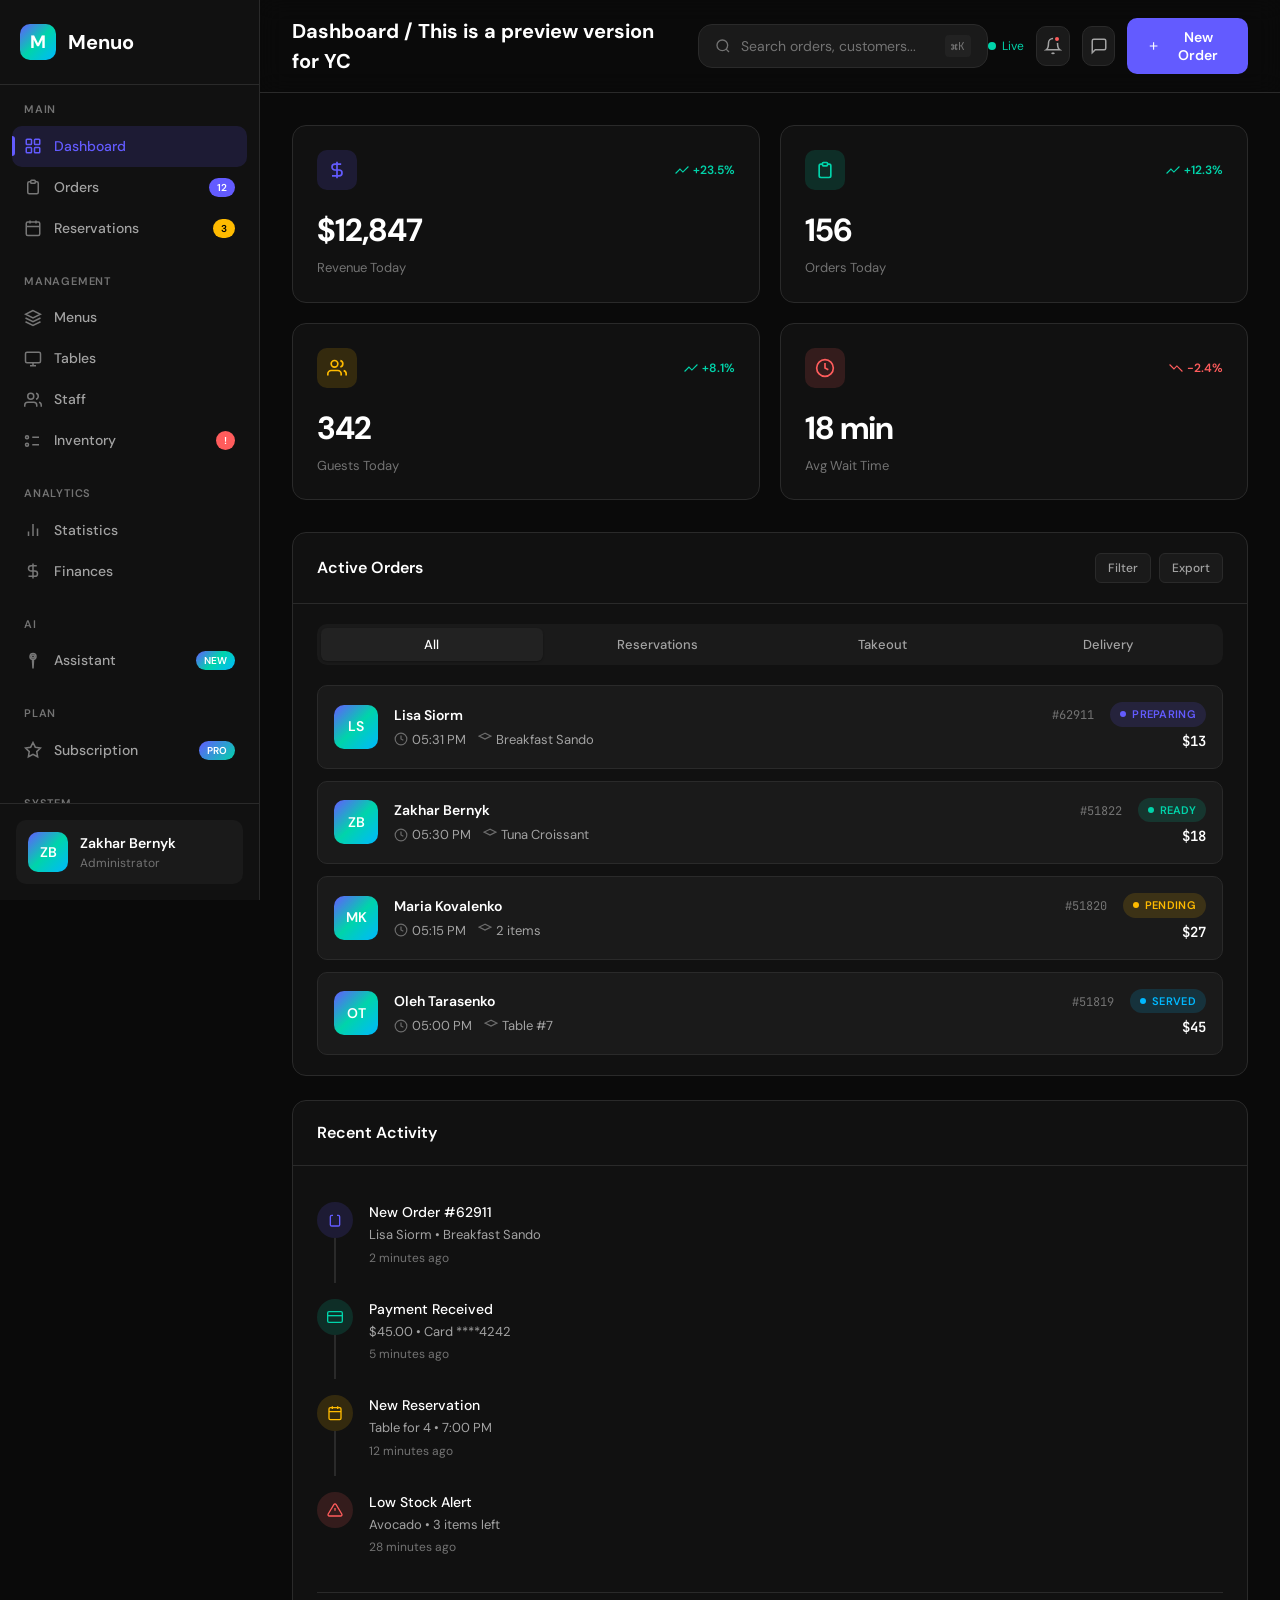
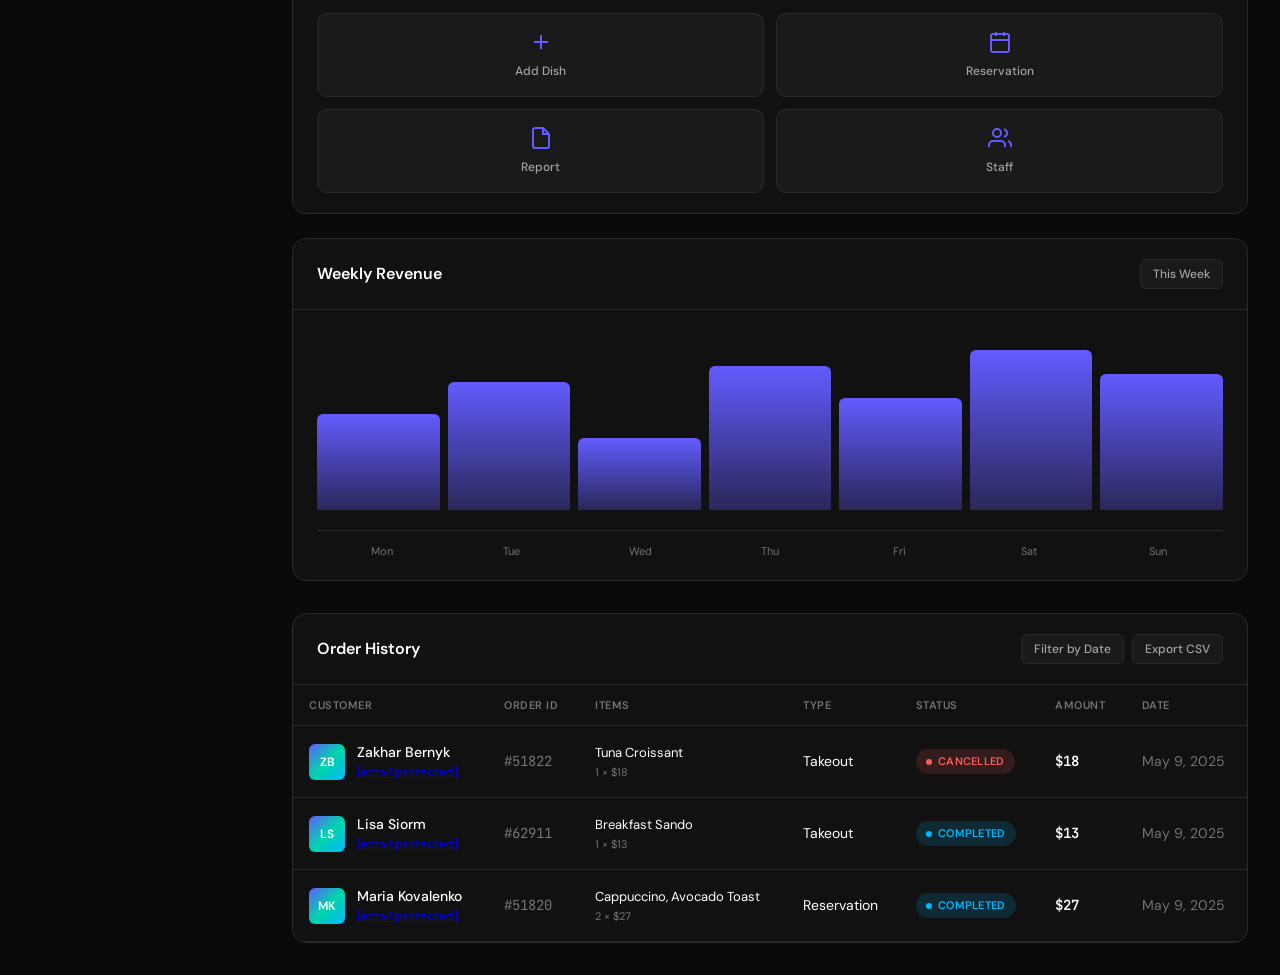
==== commit 5dae0ea9: "Update index.html" ====
--- a/index.html
+++ b/index.html
@@ -152,7 +152,7 @@
             <!-- Header -->
             <header class="header">
                 <div class="header-left">
-                    <h1 class="page-title">Dashboard</h1>
+                    <h1 class="page-title">Dashboard / This is a preview version for YC</h1>
                     <div class="search-bar">
                         <svg viewBox="0 0 24 24" fill="none" stroke="currentColor" stroke-width="2">
                             <circle cx="11" cy="11" r="8"/>
@@ -805,4 +805,4 @@
 
     <script src="app.js"></script>
 </body>
-</html>+</html>
